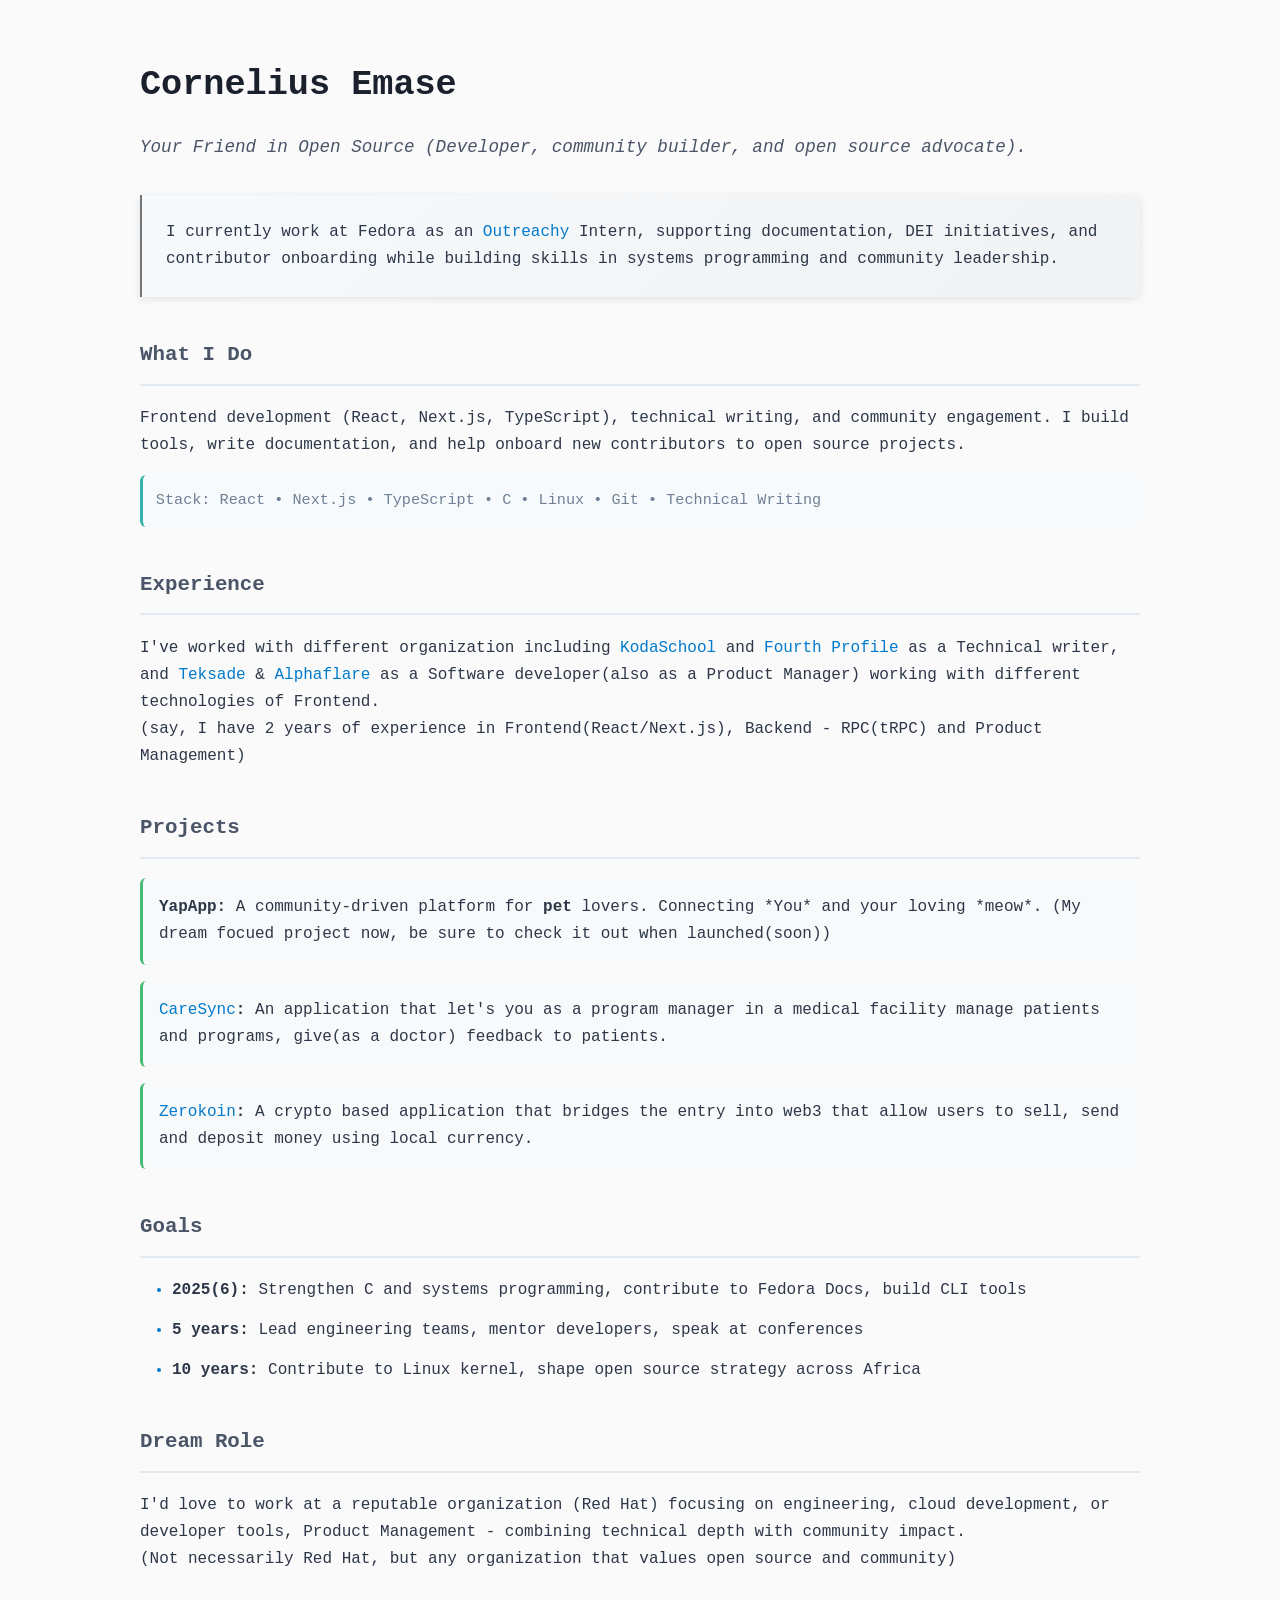
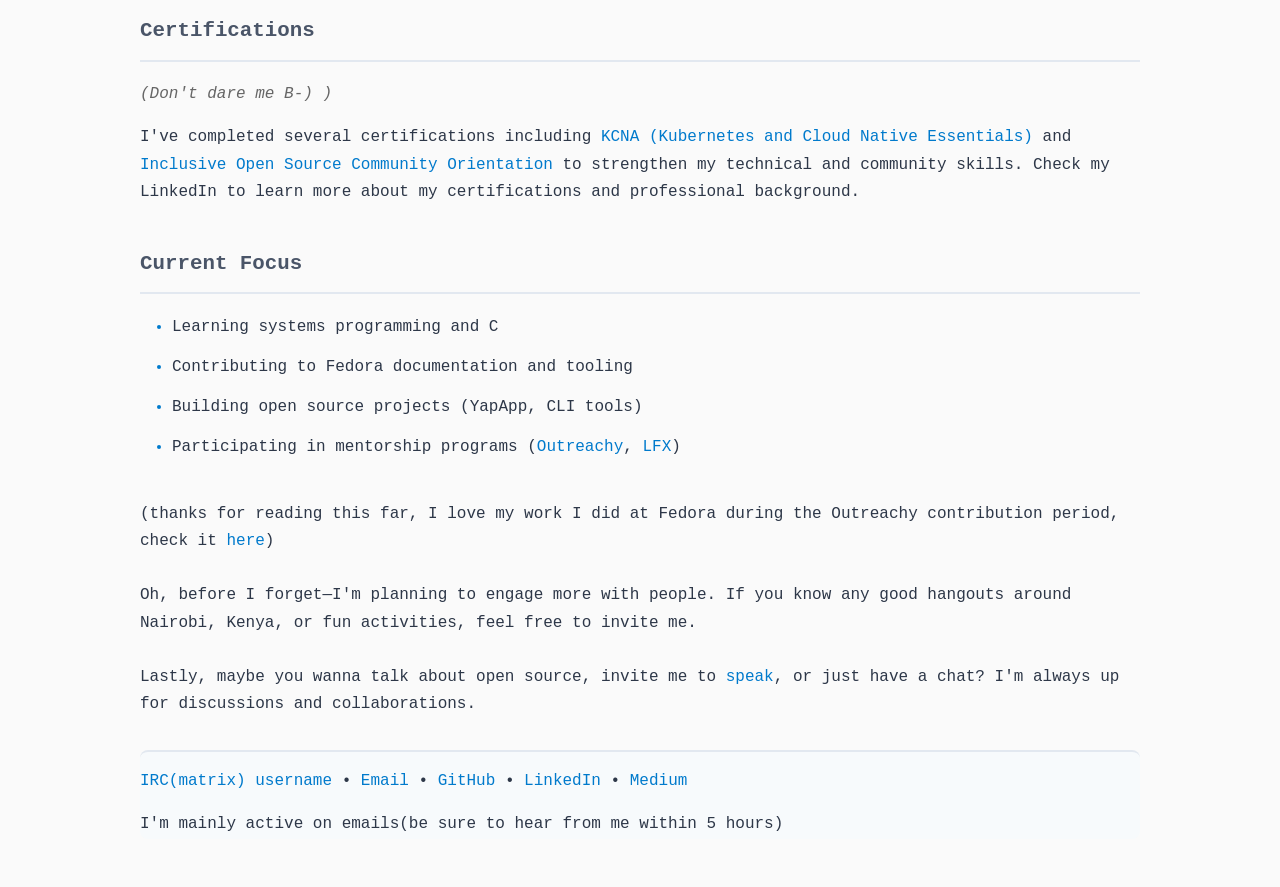
==== index.html @ 4ed870cf "push: portfolio" ====
<!DOCTYPE html>
<html lang="en">

<head>
    <meta charset="UTF-8">
    <meta name="viewport" content="width=device-width, initial-scale=1.0">
    <link rel="icon" href="emase.ico" type="image/x-icon">
    <meta name="description" content="Cornelius Emase's personal website">
    <meta name="keywords" content="Cornelius Emase, personal website, portfolio">
    <meta name="author" content="Cornelius Emase">
    <title>Cornelius Emase</title>
    <link rel="stylesheet" href="styles.css">
</head>

<body>
    <h1>Cornelius Emase</h1>
    <p class="intro">
        Your Friend in Open Source (Developer, community builder, and open source advocate).
    </p>

    <div class="current-role">
        I currently work at Fedora as an <a href="https://www.outreachy.org/">Outreachy</a> Intern, supporting
        documentation,
        DEI initiatives, and contributor onboarding while building skills in systems programming and community
        leadership.
    </div>

    <h2>What I Do</h2>
    <p>
        Frontend development (React, Next.js, TypeScript), technical writing, and community engagement.
        I build tools, write documentation, and help onboard new contributors to open source projects.
    </p>
    <div class="tech-stack">
        Stack: React • Next.js • TypeScript • C • Linux • Git • Technical Writing
    </div>

    <h2>Experience</h2>
    <p>I've worked with different organization including <a href="https://kodaschool.com/">KodaSchool</a> and <a
            href="https://fourthprofile.com/home">Fourth Profile</a> as a Technical writer, and
        <a href="https://teksade.vercel.app/">Teksade</a> & <a href="https://alphaflare.co.ke/">Alphaflare</a> as a Software developer(also as a Product Manager)
        working with different technologies of
        Frontend. <br>
        (say, I have 2 years of experience in Frontend(React/Next.js), Backend - RPC(tRPC) and Product Management)
    </p>

    <h2>Projects</h2>
    <div class="project">
        <b>YapApp:</b> A community-driven platform for <b>pet</b> lovers. Connecting *You* and your loving *meow*. (My dream focued project now, be sure to check it out when launched(soon))
    </div>
    <div class="project">
        <b><a href="https://caresync-omega.vercel.app/">CareSync</a>:</b> An application that let's you as a program
        manager in a medical facility manage patients and
        programs, give(as a doctor) feedback to patients.
    </div>
    <div class="project">
        <b><a href="https://github.com/Lochipi/zerokoin">Zerokoin</a>:</b> A crypto based application that bridges the
        entry into web3 that allow users to sell, send and
        deposit money using local currency.
    </div>

    <h2>Goals</h2>
    <ul>
        <li><strong>2025(6):</strong> Strengthen C and systems programming, contribute to Fedora Docs, build CLI tools
        </li>
        <li><strong>5 years:</strong> Lead engineering teams, mentor developers, speak at conferences</li>
        <li><strong>10 years:</strong> Contribute to Linux kernel, shape open source strategy across Africa</li>
    </ul>

    <h2>Dream Role</h2>
    <p>
        I'd love to work at a reputable organization (Red Hat) focusing on engineering, cloud development,
        or developer tools, Product Management - combining technical depth with community impact. <br>
        (Not necessarily Red Hat, but any organization that values open source and community)
    </p>

    <h2>Certifications</h2>
    <p class="cert-joke">(Don't dare me B-) )</p>
    <p>I've completed several certifications including <a
            href="https://drive.google.com/file/d/1tqt1M6JpjCtGlzeRynwzw-6MKbi-iYGO/view?usp=sharing">KCNA (Kubernetes
            and Cloud Native Essentials)</a> and <a
            href="https://drive.google.com/file/d/1h8f3wWs0Io-WUlFThqlvNMaSHt9yyf1o/view?usp=sharing">Inclusive Open
            Source Community Orientation</a> to strengthen my technical and
        community skills. Check my LinkedIn to learn more about my certifications and professional background. </p>

    <h2>Current Focus</h2>
    <ul>
        <li>Learning systems programming and C </li>
        <li>Contributing to Fedora documentation and tooling</li>
        <li>Building open source projects (YapApp, CLI tools)</li>
        <li>Participating in mentorship programs (<a href="https://www.outreachy.org/">Outreachy</a>, <a href="https://lfx.linuxfoundation.org/tools/mentorship/">LFX</a>)</li>
    </ul>

    <br>

    <div>
        (thanks for reading this far, I love my work I did at Fedora during the Outreachy contribution period, check it
        <a href="https://deiportfolio.vercel.app/">here</a>)
        <br><br>
        Oh, before I forget—I'm planning to engage more with people. If you know any good hangouts around Nairobi,
        Kenya, or
        fun activities, feel free to invite me. <br> <br>
        Lastly, maybe you wanna talk about open source, invite me to <a href="https://sessionize.com/cornelius-emase">speak</a>, or just have a chat? I'm always up for
        discussions and collaborations.
    </div>

    <div class="contact">
        <p>
            <a href="https://matrix.to/#/@lochipi:matrix.org">IRC(matrix) username</a> •
            <a href="mailto:cornelius@lochipi.org">Email</a> •
            <a href="https://github.com/lochipi">GitHub</a> •
            <a href="https://www.linkedin.com/in/cornelius-emase/">LinkedIn</a> •
            <a href="https://medium.com/@corneliuslochipi">Medium</a>
        </p>
        <p>I'm mainly active on emails(be sure to hear from me within 5 hours)</p>
    </div>
</body>

</html>
---- styles.css ----
body {
    font-family: "Courier New", monospace;
    background: #fafafa;
    color: #2d3748;
    margin: 0;
    padding: 2rem;
    line-height: 1.7;
    max-width: 1000px;
    margin-left: auto;
    margin-right: auto;
}

h1 {
    color: #1a202c;
    font-size: 2.2rem;
    margin-bottom: 1rem;
}

h2 {
    color: #4a5568;
    font-size: 1.3rem;
    margin-top: 2.5rem;
    margin-bottom: 1.2rem;
    border-bottom: 2px solid #e2e8f0;
    padding-bottom: 0.7rem;
    position: relative;
}

a {
    color: #007acc;
    text-decoration: none;
    font-weight: 500;
    transition: all 0.2s ease;
}

a:hover {
    text-decoration: underline;
    color: #005c99;
}

.current-role {
    background: linear-gradient(135deg, #f7fafc 0%, #f0f2f4 100%);
    padding: 1.5rem;
    margin: 2rem 0;
    border-left: 2px solid #717577;
    border-radius: 0 8px 8px 0;
    box-shadow: 0 2px 8px rgba(0, 0, 0, 0.1);
}

.tech-stack {
    color: #718096;
    font-size: 0.95rem;
    margin-top: 1rem;
    background: #f7fafc;
    padding: 0.8rem;
    border-radius: 6px;
    border-left: 3px solid #38b2ac;
}

.project {
    background: #f8f9fa;
    padding: 1rem;
    margin: 1rem 0;
    border-radius: 6px;
    border-left: 3px solid #48bb78;
}

.project b {
    color: #2d3748;
}

.contact {
    margin-top: 2rem;
    border-top: 2px solid #e2e8f0;
    background: #f7fafc;
    border-radius: 8px;
}

ul {
    margin: 0;
    padding-left: 2rem;
}

li {
    margin-bottom: 0.8rem;
    position: relative;
}

li::marker {
    color: #007acc;
    font-weight: bold;
}

hr {
    border: none;
    height: 2px;
    background: linear-gradient(to right, #007acc, #38b2ac, #007acc);
    margin: 3rem 0;
}

.intro {
    font-size: 1.1rem;
    color: #4a5568;
    margin-bottom: 2rem;
    font-style: italic;
}

.project:hover {
    transform: translateY(-2px);
    box-shadow: 0 4px 12px rgba(0, 0, 0, 0.1);
    transition: all 0.3s ease;
}

.cert-joke {
    color: #666;
    font-style: italic;
    margin-bottom: 0.5rem;
}
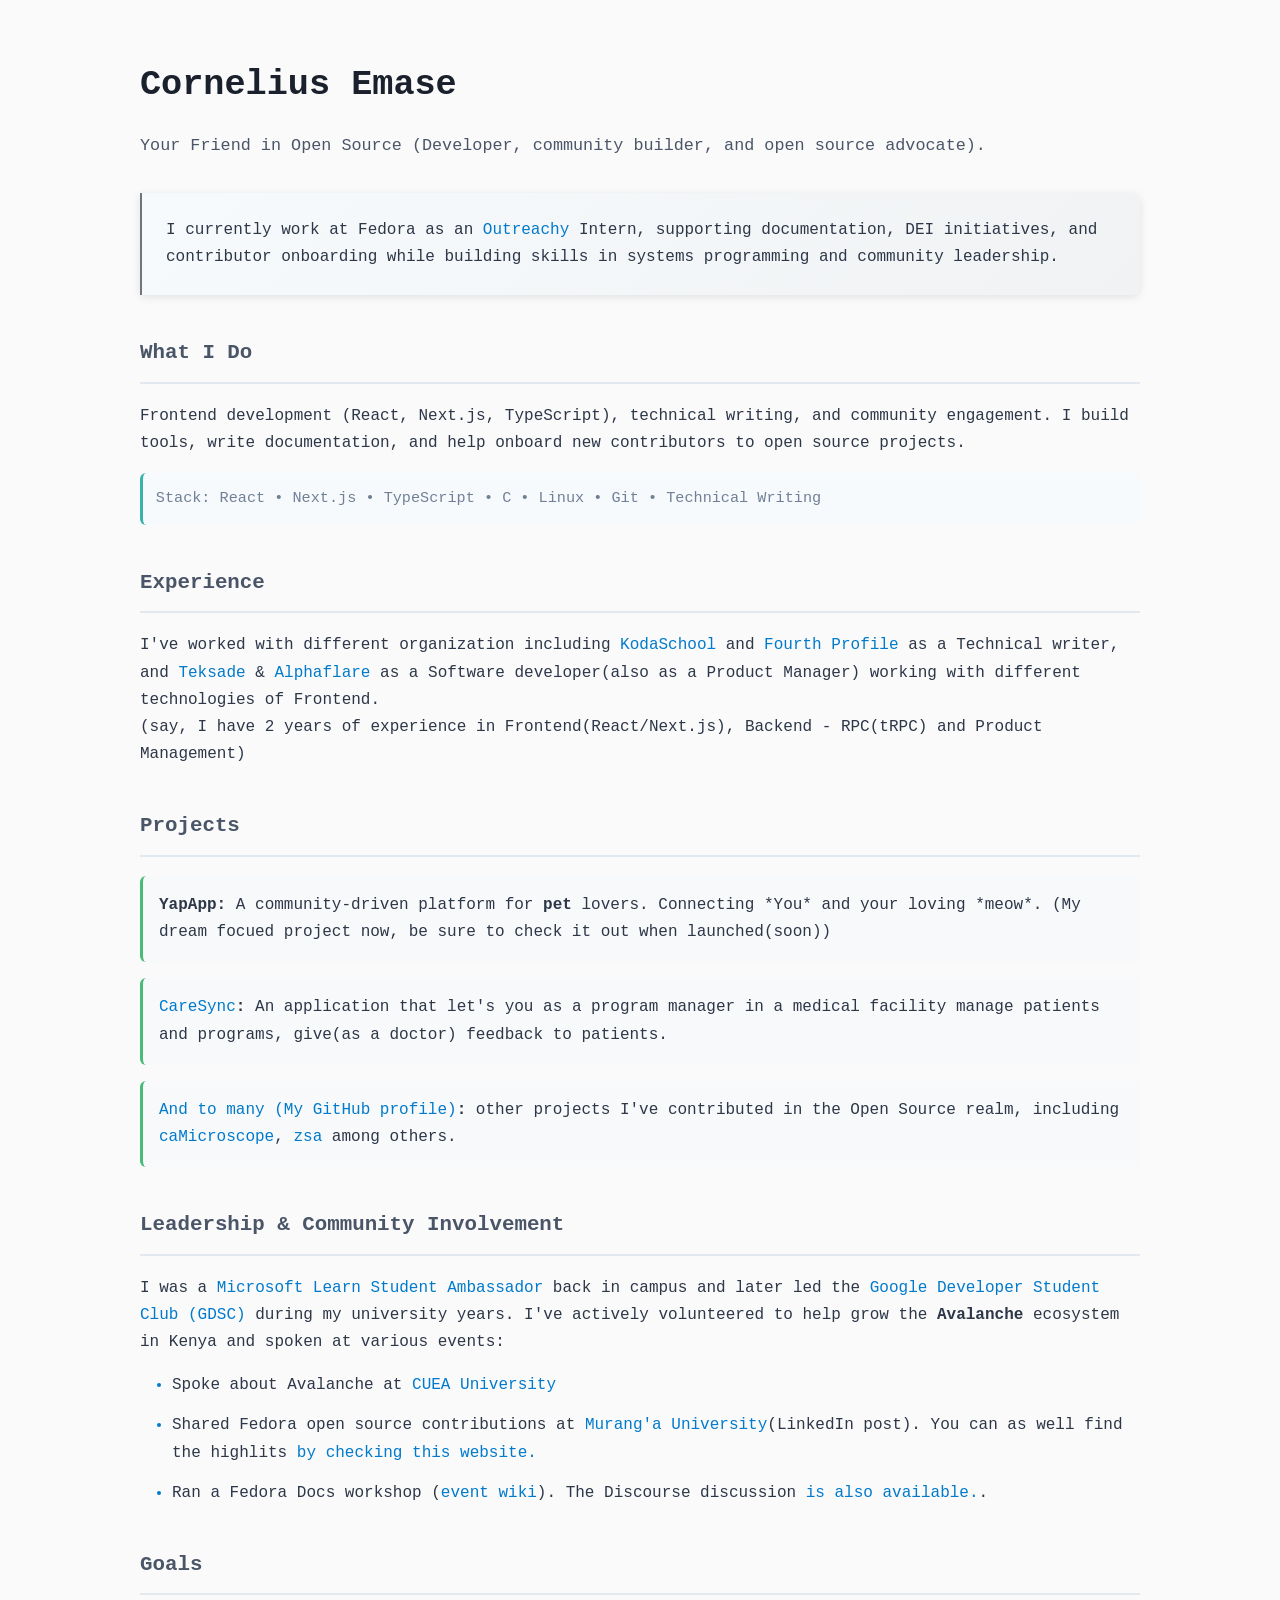
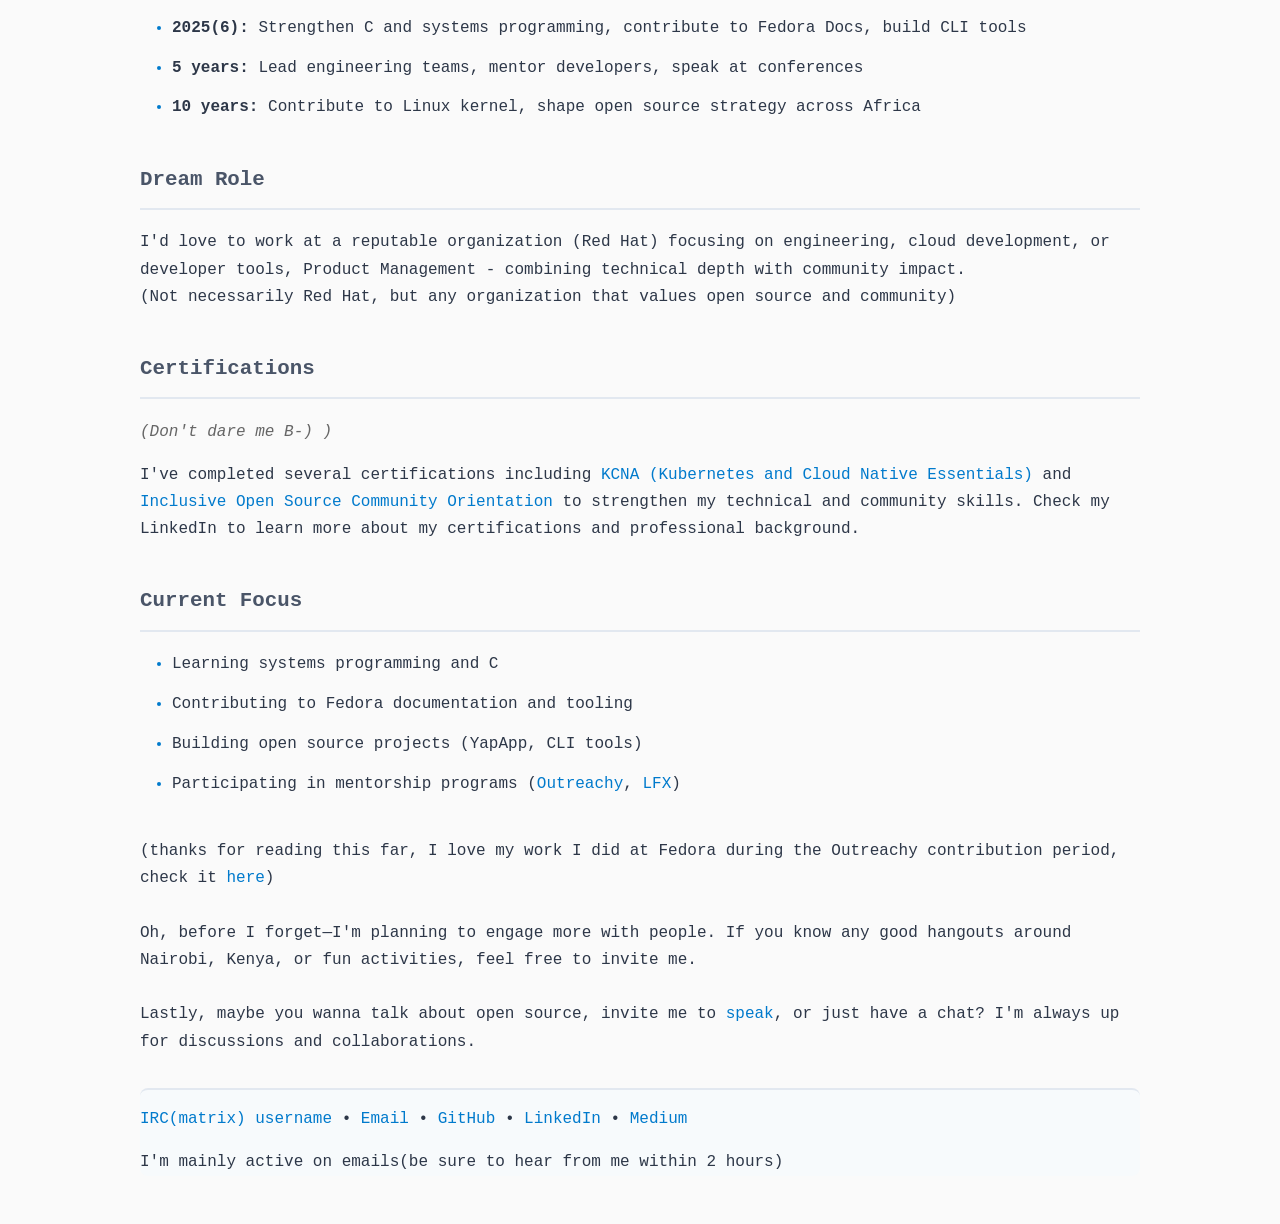
==== commit 9b2a3837: "added leadership and community engagement experience" ====
--- a/index.html
+++ b/index.html
@@ -37,7 +37,8 @@
     <h2>Experience</h2>
     <p>I've worked with different organization including <a href="https://kodaschool.com/">KodaSchool</a> and <a
             href="https://fourthprofile.com/home">Fourth Profile</a> as a Technical writer, and
-        <a href="https://teksade.vercel.app/">Teksade</a> & <a href="https://alphaflare.co.ke/">Alphaflare</a> as a Software developer(also as a Product Manager)
+        <a href="https://teksade.vercel.app/">Teksade</a> & <a href="https://alphaflare.co.ke/">Alphaflare</a> as a
+        Software developer(also as a Product Manager)
         working with different technologies of
         Frontend. <br>
         (say, I have 2 years of experience in Frontend(React/Next.js), Backend - RPC(tRPC) and Product Management)
@@ -45,7 +46,8 @@
 
     <h2>Projects</h2>
     <div class="project">
-        <b>YapApp:</b> A community-driven platform for <b>pet</b> lovers. Connecting *You* and your loving *meow*. (My dream focued project now, be sure to check it out when launched(soon))
+        <b>YapApp:</b> A community-driven platform for <b>pet</b> lovers. Connecting *You* and your loving *meow*. (My
+        dream focued project now, be sure to check it out when launched(soon))
     </div>
     <div class="project">
         <b><a href="https://caresync-omega.vercel.app/">CareSync</a>:</b> An application that let's you as a program
@@ -53,10 +55,41 @@
         programs, give(as a doctor) feedback to patients.
     </div>
     <div class="project">
-        <b><a href="https://github.com/Lochipi/zerokoin">Zerokoin</a>:</b> A crypto based application that bridges the
-        entry into web3 that allow users to sell, send and
-        deposit money using local currency.
+        <b><a href="https://github.com/Lochipi">And to many (My GitHub profile)</a>:</b> other projects I've contributed in the
+        Open Source realm, including <a href="https://github.com/camicroscope/caMicroscope">caMicroscope</a>, <a
+            href="https://zsa.vercel.app/">zsa</a> among others.
     </div>
+
+    <h2>Leadership & Community Involvement</h2>
+    <p>
+        I was a <strong><a
+                href="https://drive.google.com/file/d/1lWFucqHfRFmqslFPLir6Bnib12tU8n7c/view?usp=sharing">Microsoft
+                Learn Student Ambassador</a></strong> back in campus and later led the <strong> <a
+                href="https://drive.google.com/file/d/1K97lVqwmD3T-2pyc5Vorb4b9eBEpeqGG/view?usp=sharing">Google
+                Developer Student Club (GDSC)</a></strong> during my university years.
+        I've actively volunteered to help grow the <strong>Avalanche</strong> ecosystem in Kenya and spoken at various
+        events:
+    </p>
+    <ul>
+        <li>
+            Spoke about Avalanche at <a
+                href="https://www.linkedin.com/posts/cornelius-emase_i-had-an-amazing-day-at-cuea-university-last-activity-7307386117480243200-5vhM?utm_source=share&utm_medium=member_desktop&rcm=ACoAADVKw0MBCUnTwHBTGu_iaBBYVHTBgXGQiBg">CUEA
+                University</a>
+        </li>
+        <li>
+            Shared Fedora open source contributions at <a
+                href="https://www.linkedin.com/posts/cornelius-emase_fedora-avalanche-opensource-activity-7312472153717661698-Mq7v?utm_source=share&utm_medium=member_desktop&rcm=ACoAADVKw0MBCUnTwHBTGu_iaBBYVHTBgXGQiBg">Murang'a
+                University</a>(LinkedIn post). You can as well find the highlits <a
+                href="https://mut-fedora-event.vercel.app/">by checking this website.</a>
+        </li>
+        <li>
+            Ran a Fedora Docs workshop (<a
+                href="https://fedoraproject.org/wiki/Fedora_Docs_Hands-on_Workshop_2025">event
+                wiki</a>). The Discourse discussion <a
+                href="https://discussion.fedoraproject.org/t/fedora-docs-workshop-pre-post-event-discussion-space/155929">is
+                also available.</a>.
+        </li>
+    </ul>
 
     <h2>Goals</h2>
     <ul>
@@ -87,7 +120,8 @@
         <li>Learning systems programming and C </li>
         <li>Contributing to Fedora documentation and tooling</li>
         <li>Building open source projects (YapApp, CLI tools)</li>
-        <li>Participating in mentorship programs (<a href="https://www.outreachy.org/">Outreachy</a>, <a href="https://lfx.linuxfoundation.org/tools/mentorship/">LFX</a>)</li>
+        <li>Participating in mentorship programs (<a href="https://www.outreachy.org/">Outreachy</a>, <a
+                href="https://lfx.linuxfoundation.org/tools/mentorship/">LFX</a>)</li>
     </ul>
 
     <br>
@@ -99,19 +133,20 @@
         Oh, before I forget—I'm planning to engage more with people. If you know any good hangouts around Nairobi,
         Kenya, or
         fun activities, feel free to invite me. <br> <br>
-        Lastly, maybe you wanna talk about open source, invite me to <a href="https://sessionize.com/cornelius-emase">speak</a>, or just have a chat? I'm always up for
+        Lastly, maybe you wanna talk about open source, invite me to <a
+            href="https://sessionize.com/cornelius-emase">speak</a>, or just have a chat? I'm always up for
         discussions and collaborations.
     </div>
 
     <div class="contact">
         <p>
             <a href="https://matrix.to/#/@lochipi:matrix.org">IRC(matrix) username</a> •
-            <a href="mailto:cornelius@lochipi.org">Email</a> •
+            <a href="mailto:corneliuslochipi@gmail.com">Email</a> •
             <a href="https://github.com/lochipi">GitHub</a> •
             <a href="https://www.linkedin.com/in/cornelius-emase/">LinkedIn</a> •
             <a href="https://medium.com/@corneliuslochipi">Medium</a>
         </p>
-        <p>I'm mainly active on emails(be sure to hear from me within 5 hours)</p>
+        <p>I'm mainly active on emails(be sure to hear from me within 2 hours)</p>
     </div>
 </body>
 
--- a/styles.css
+++ b/styles.css
@@ -99,10 +99,9 @@
 }
 
 .intro {
-    font-size: 1.1rem;
+    font-size: 1.05rem;
     color: #4a5568;
-    margin-bottom: 2rem;
-    font-style: italic;
+    margin-bottom: 2rem;  
 }
 
 .project:hover {
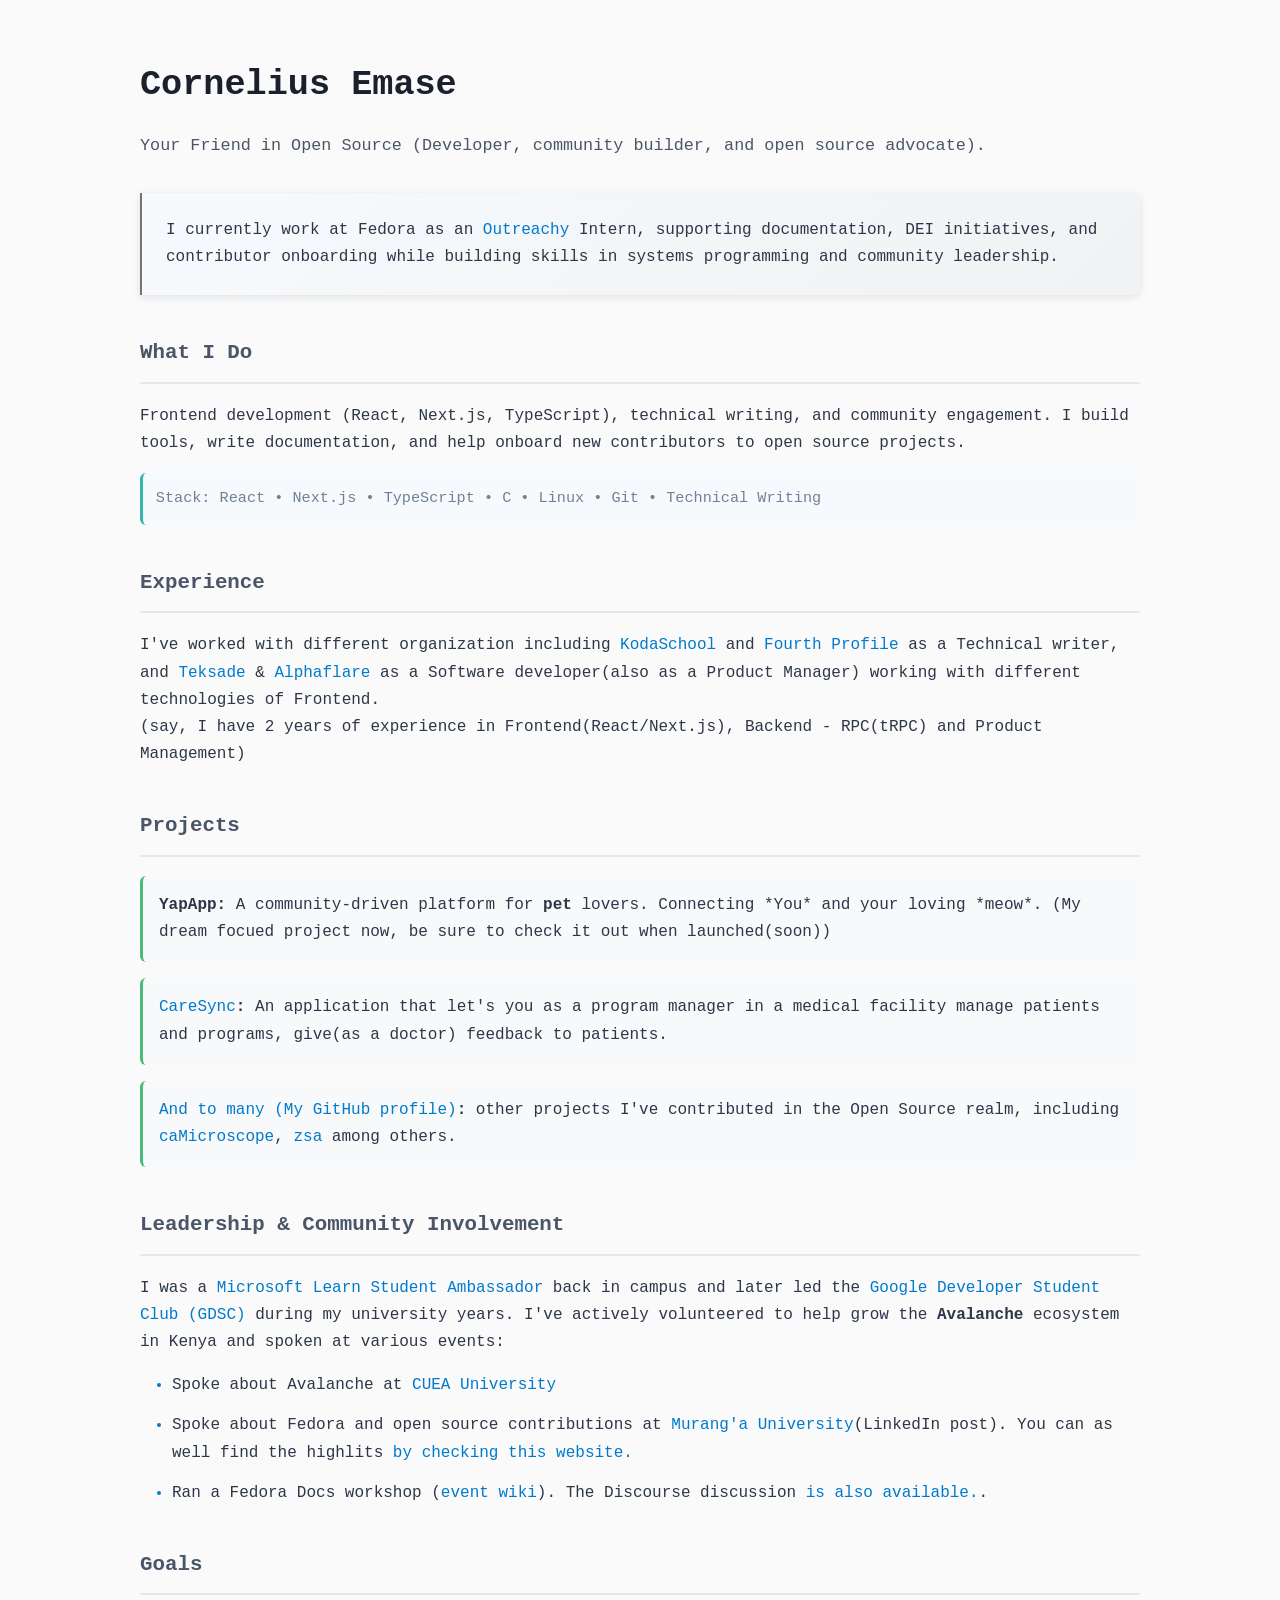
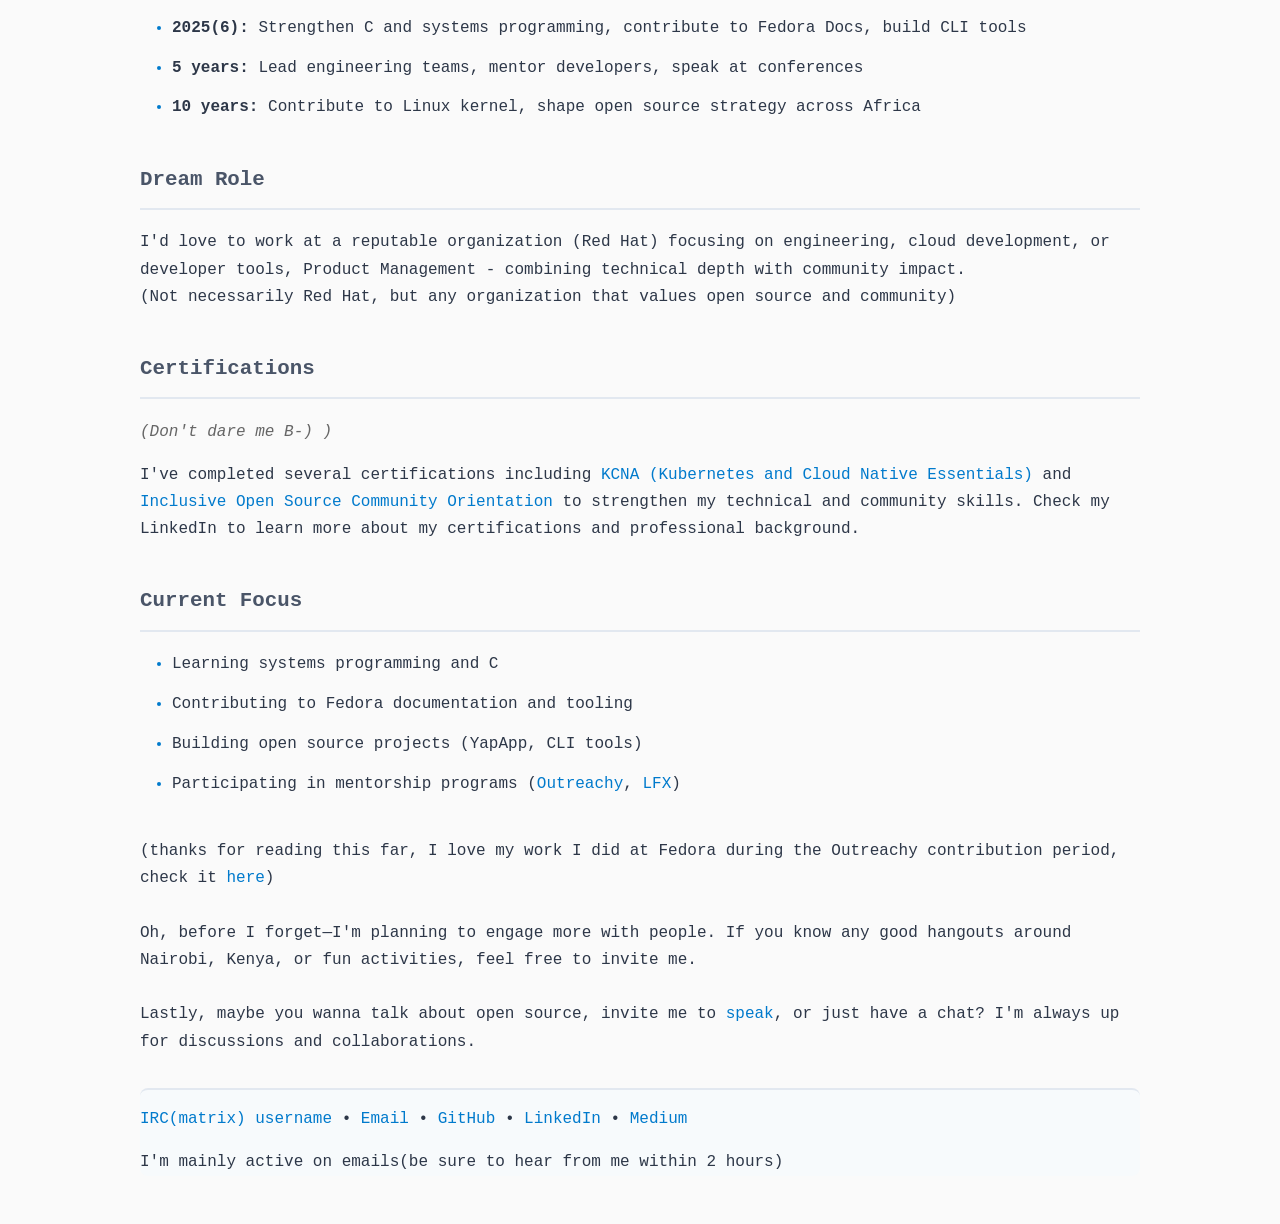
==== commit 019becc6: "update wording" ====
--- a/index.html
+++ b/index.html
@@ -77,7 +77,7 @@
                 University</a>
         </li>
         <li>
-            Shared Fedora open source contributions at <a
+            Spoke about Fedora and open source contributions at <a
                 href="https://www.linkedin.com/posts/cornelius-emase_fedora-avalanche-opensource-activity-7312472153717661698-Mq7v?utm_source=share&utm_medium=member_desktop&rcm=ACoAADVKw0MBCUnTwHBTGu_iaBBYVHTBgXGQiBg">Murang'a
                 University</a>(LinkedIn post). You can as well find the highlits <a
                 href="https://mut-fedora-event.vercel.app/">by checking this website.</a>
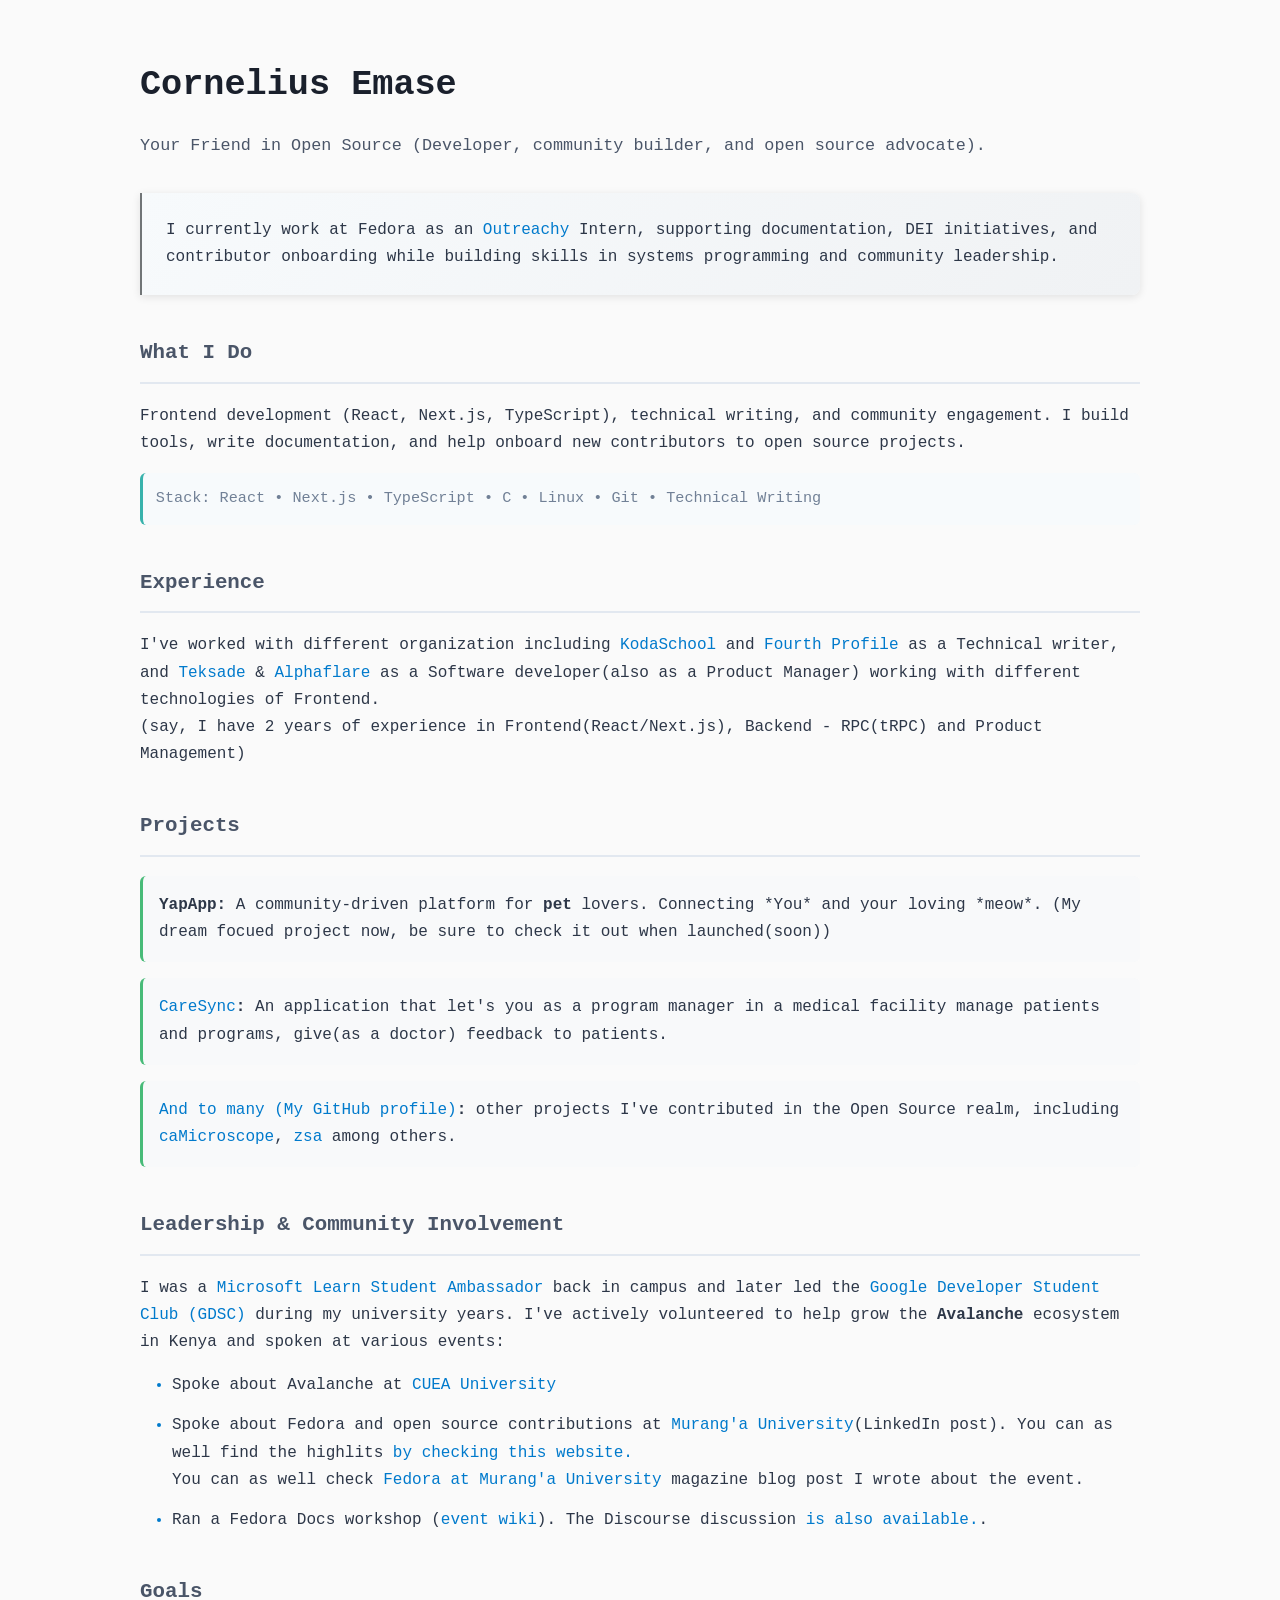
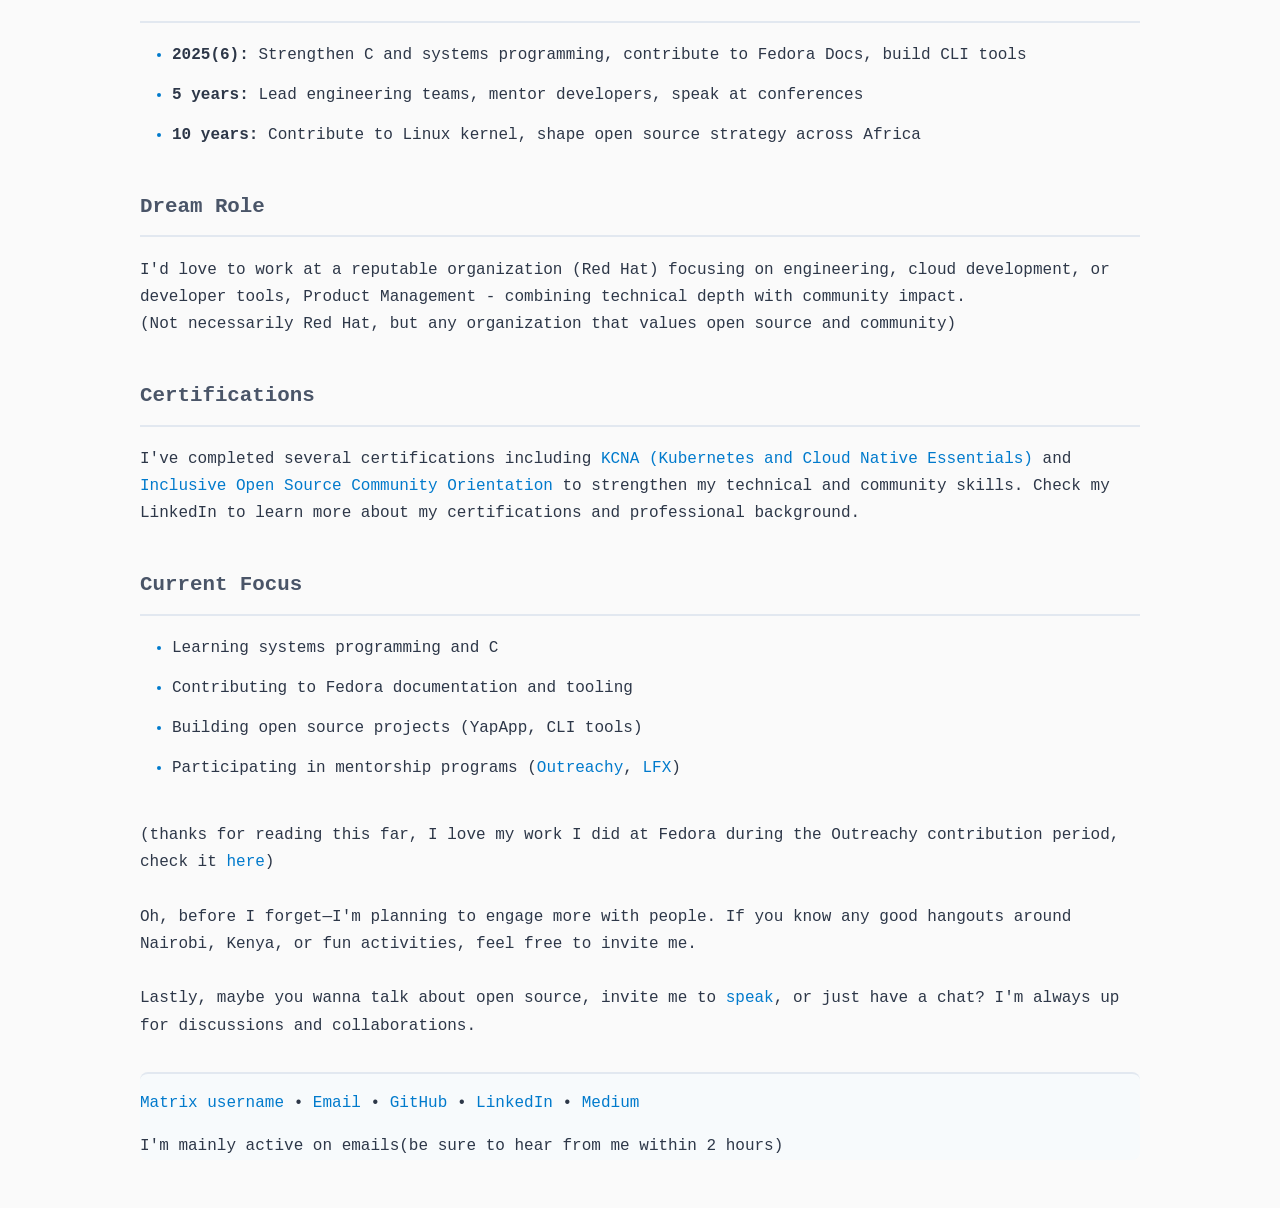
==== commit be770ad4: "added magazine article" ====
--- a/index.html
+++ b/index.html
@@ -55,7 +55,8 @@
         programs, give(as a doctor) feedback to patients.
     </div>
     <div class="project">
-        <b><a href="https://github.com/Lochipi">And to many (My GitHub profile)</a>:</b> other projects I've contributed in the
+        <b><a href="https://github.com/Lochipi">And to many (My GitHub profile)</a>:</b> other projects I've contributed
+        in the
         Open Source realm, including <a href="https://github.com/camicroscope/caMicroscope">caMicroscope</a>, <a
             href="https://zsa.vercel.app/">zsa</a> among others.
     </div>
@@ -80,7 +81,11 @@
             Spoke about Fedora and open source contributions at <a
                 href="https://www.linkedin.com/posts/cornelius-emase_fedora-avalanche-opensource-activity-7312472153717661698-Mq7v?utm_source=share&utm_medium=member_desktop&rcm=ACoAADVKw0MBCUnTwHBTGu_iaBBYVHTBgXGQiBg">Murang'a
                 University</a>(LinkedIn post). You can as well find the highlits <a
-                href="https://mut-fedora-event.vercel.app/">by checking this website.</a>
+                href="https://mut-fedora-event.vercel.app/">by checking this website.</a> <br>
+
+            You can as well check <a
+                href="https://fedoramagazine.org/were-in-kenya-fedora-at-muranga-university/">Fedora at Murang'a
+                University</a> magazine blog post I wrote about the event.
         </li>
         <li>
             Ran a Fedora Docs workshop (<a
@@ -107,7 +112,6 @@
     </p>
 
     <h2>Certifications</h2>
-    <p class="cert-joke">(Don't dare me B-) )</p>
     <p>I've completed several certifications including <a
             href="https://drive.google.com/file/d/1tqt1M6JpjCtGlzeRynwzw-6MKbi-iYGO/view?usp=sharing">KCNA (Kubernetes
             and Cloud Native Essentials)</a> and <a
@@ -140,7 +144,7 @@
 
     <div class="contact">
         <p>
-            <a href="https://matrix.to/#/@lochipi:matrix.org">IRC(matrix) username</a> •
+            <a href="https://matrix.to/#/@lochipi:matrix.org">Matrix username</a> •
             <a href="mailto:corneliuslochipi@gmail.com">Email</a> •
             <a href="https://github.com/lochipi">GitHub</a> •
             <a href="https://www.linkedin.com/in/cornelius-emase/">LinkedIn</a> •
--- a/styles.css
+++ b/styles.css
@@ -109,9 +109,3 @@
     box-shadow: 0 4px 12px rgba(0, 0, 0, 0.1);
     transition: all 0.3s ease;
 }
-
-.cert-joke {
-    color: #666;
-    font-style: italic;
-    margin-bottom: 0.5rem;
-}
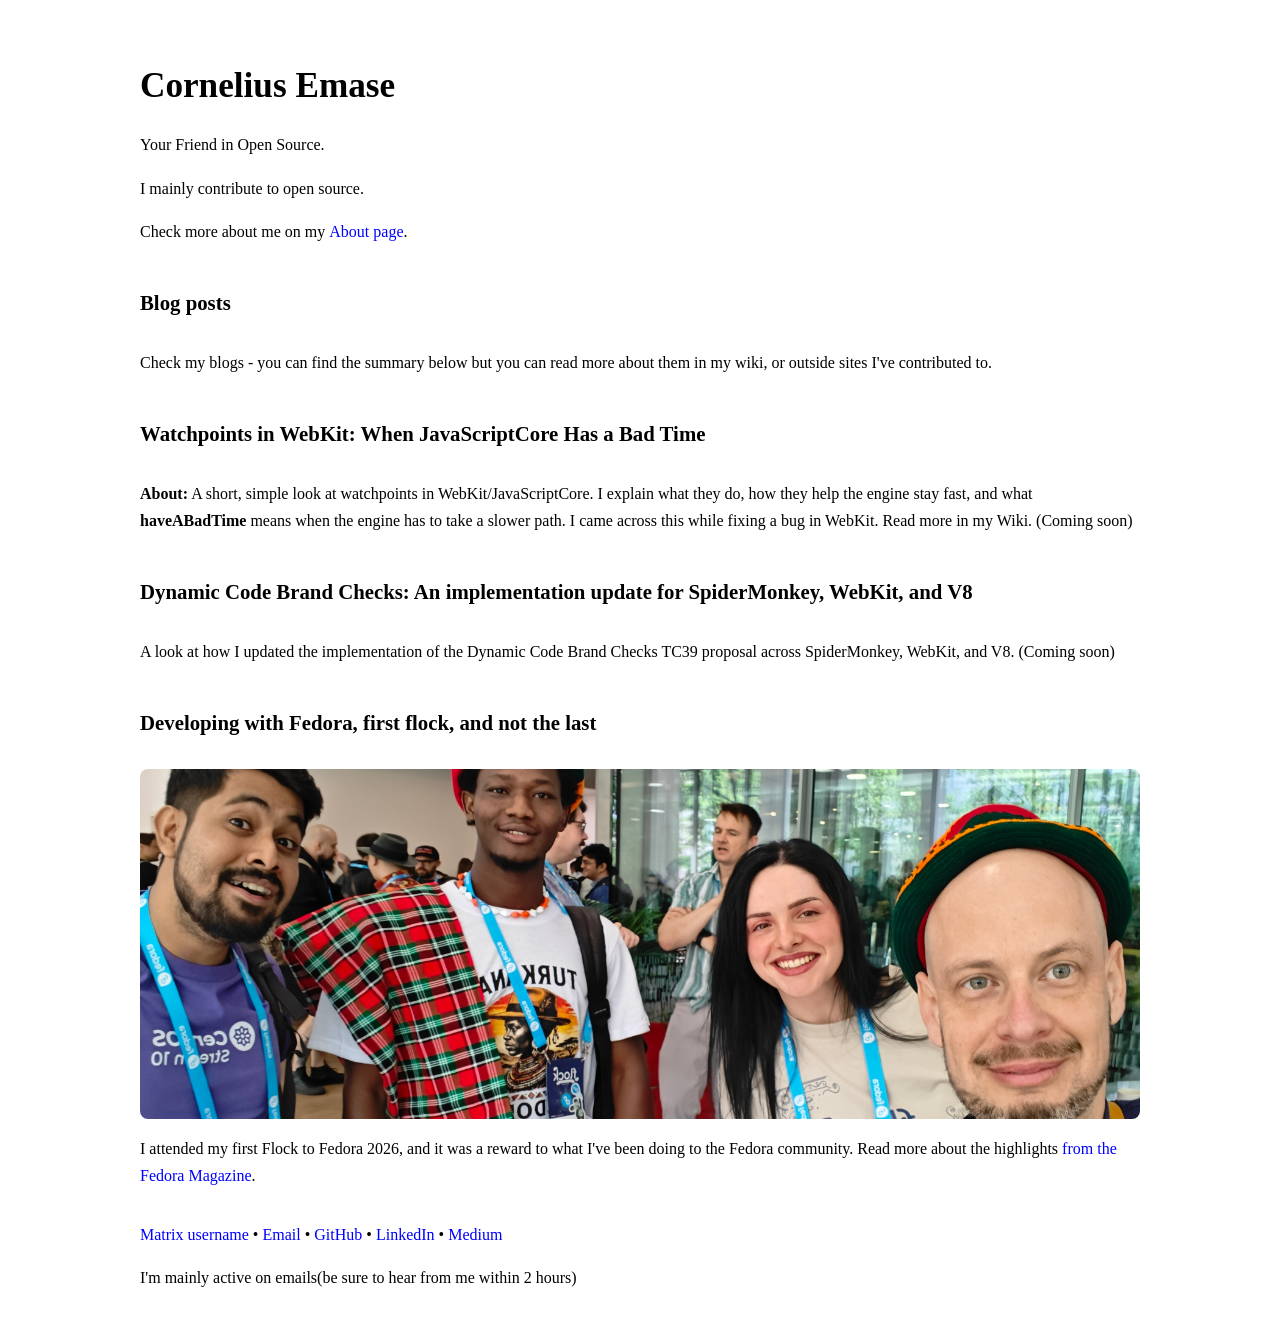
==== commit fda2777d: "+1 year, so many updates since" ====
--- a/index.html
+++ b/index.html
@@ -13,134 +13,35 @@
 </head>
 
 <body>
-    <h1>Cornelius Emase</h1>
-    <p class="intro">
-        Your Friend in Open Source (Developer, community builder, and open source advocate).
+    <h1 style="font-weight: bold;">Cornelius Emase</h1>
+    <p> Your Friend in Open Source.</p>
+    <p>I mainly contribute to open source.</p>
+
+    <p> Check more about me on my <a href="about.html">About page</a>.</p>
+
+    <h2>Blog posts</h2>
+    <p>Check my blogs - you can find the summary below but you can read more about them in my wiki, or outside sites I&#39;ve contributed to.</p>
+
+    <h2>Watchpoints in WebKit: When JavaScriptCore Has a Bad Time</h2>
+    <!-- <image> -->
+    <p><b>About:</b> A short, simple look at watchpoints in WebKit/JavaScriptCore. 
+        I explain what they do, how they help the engine stay fast, and what 
+        <b>haveABadTime</b> means when the engine has to take a slower path.
+        I came across this while fixing a bug in WebKit. Read more in my Wiki. (Coming soon)</p>
+
+
+    <h2>Dynamic Code Brand Checks: An implementation update for SpiderMonkey, WebKit, and V8</h2>
+    <!-- <image> -->
+    <p>A look at how I updated the implementation of the Dynamic Code Brand Checks TC39 proposal across SpiderMonkey, WebKit, and V8. (Coming soon)</p>
+
+
+    <h2>Developing with Fedora, first flock, and not the last</h2>
+    <img class="blog-image" src="images/flock_2026.jpg" alt="Developing with Fedora,
+         first flock, and not the last" />
+    <p>I attended my first Flock to Fedora 2026, and it was a reward to 
+        what I&#39;ve been doing to the Fedora community. 
+        Read more about the highlights <a href="https://fedoramagazine.org/first-flock/">from the Fedora Magazine</a>.
     </p>
-
-    <div class="current-role">
-        I currently work at Fedora as an <a href="https://www.outreachy.org/">Outreachy</a> Intern, supporting
-        documentation,
-        DEI initiatives, and contributor onboarding while building skills in systems programming and community
-        leadership.
-    </div>
-
-    <h2>What I Do</h2>
-    <p>
-        Frontend development (React, Next.js, TypeScript), technical writing, and community engagement.
-        I build tools, write documentation, and help onboard new contributors to open source projects.
-    </p>
-    <div class="tech-stack">
-        Stack: React • Next.js • TypeScript • C • Linux • Git • Technical Writing
-    </div>
-
-    <h2>Experience</h2>
-    <p>I've worked with different organization including <a href="https://kodaschool.com/">KodaSchool</a> and <a
-            href="https://fourthprofile.com/home">Fourth Profile</a> as a Technical writer, and
-        <a href="https://teksade.vercel.app/">Teksade</a> & <a href="https://alphaflare.co.ke/">Alphaflare</a> as a
-        Software developer(also as a Product Manager)
-        working with different technologies of
-        Frontend. <br>
-        (say, I have 2 years of experience in Frontend(React/Next.js), Backend - RPC(tRPC) and Product Management)
-    </p>
-
-    <h2>Projects</h2>
-    <div class="project">
-        <b>YapApp:</b> A community-driven platform for <b>pet</b> lovers. Connecting *You* and your loving *meow*. (My
-        dream focued project now, be sure to check it out when launched(soon))
-    </div>
-    <div class="project">
-        <b><a href="https://caresync-omega.vercel.app/">CareSync</a>:</b> An application that let's you as a program
-        manager in a medical facility manage patients and
-        programs, give(as a doctor) feedback to patients.
-    </div>
-    <div class="project">
-        <b><a href="https://github.com/Lochipi">And to many (My GitHub profile)</a>:</b> other projects I've contributed
-        in the
-        Open Source realm, including <a href="https://github.com/camicroscope/caMicroscope">caMicroscope</a>, <a
-            href="https://zsa.vercel.app/">zsa</a> among others.
-    </div>
-
-    <h2>Leadership & Community Involvement</h2>
-    <p>
-        I was a <strong><a
-                href="https://drive.google.com/file/d/1lWFucqHfRFmqslFPLir6Bnib12tU8n7c/view?usp=sharing">Microsoft
-                Learn Student Ambassador</a></strong> back in campus and later led the <strong> <a
-                href="https://drive.google.com/file/d/1K97lVqwmD3T-2pyc5Vorb4b9eBEpeqGG/view?usp=sharing">Google
-                Developer Student Club (GDSC)</a></strong> during my university years.
-        I've actively volunteered to help grow the <strong>Avalanche</strong> ecosystem in Kenya and spoken at various
-        events:
-    </p>
-    <ul>
-        <li>
-            Spoke about Avalanche at <a
-                href="https://www.linkedin.com/posts/cornelius-emase_i-had-an-amazing-day-at-cuea-university-last-activity-7307386117480243200-5vhM?utm_source=share&utm_medium=member_desktop&rcm=ACoAADVKw0MBCUnTwHBTGu_iaBBYVHTBgXGQiBg">CUEA
-                University</a>
-        </li>
-        <li>
-            Spoke about Fedora and open source contributions at <a
-                href="https://www.linkedin.com/posts/cornelius-emase_fedora-avalanche-opensource-activity-7312472153717661698-Mq7v?utm_source=share&utm_medium=member_desktop&rcm=ACoAADVKw0MBCUnTwHBTGu_iaBBYVHTBgXGQiBg">Murang'a
-                University</a>(LinkedIn post). You can as well find the highlits <a
-                href="https://mut-fedora-event.vercel.app/">by checking this website.</a> <br>
-
-            You can as well check <a
-                href="https://fedoramagazine.org/were-in-kenya-fedora-at-muranga-university/">Fedora at Murang'a
-                University</a> magazine blog post I wrote about the event.
-        </li>
-        <li>
-            Ran a Fedora Docs workshop (<a
-                href="https://fedoraproject.org/wiki/Fedora_Docs_Hands-on_Workshop_2025">event
-                wiki</a>). The Discourse discussion <a
-                href="https://discussion.fedoraproject.org/t/fedora-docs-workshop-pre-post-event-discussion-space/155929">is
-                also available.</a>.
-        </li>
-    </ul>
-
-    <h2>Goals</h2>
-    <ul>
-        <li><strong>2025(6):</strong> Strengthen C and systems programming, contribute to Fedora Docs, build CLI tools
-        </li>
-        <li><strong>5 years:</strong> Lead engineering teams, mentor developers, speak at conferences</li>
-        <li><strong>10 years:</strong> Contribute to Linux kernel, shape open source strategy across Africa</li>
-    </ul>
-
-    <h2>Dream Role</h2>
-    <p>
-        I'd love to work at a reputable organization (Red Hat) focusing on engineering, cloud development,
-        or developer tools, Product Management - combining technical depth with community impact. <br>
-        (Not necessarily Red Hat, but any organization that values open source and community)
-    </p>
-
-    <h2>Certifications</h2>
-    <p>I've completed several certifications including <a
-            href="https://drive.google.com/file/d/1tqt1M6JpjCtGlzeRynwzw-6MKbi-iYGO/view?usp=sharing">KCNA (Kubernetes
-            and Cloud Native Essentials)</a> and <a
-            href="https://drive.google.com/file/d/1h8f3wWs0Io-WUlFThqlvNMaSHt9yyf1o/view?usp=sharing">Inclusive Open
-            Source Community Orientation</a> to strengthen my technical and
-        community skills. Check my LinkedIn to learn more about my certifications and professional background. </p>
-
-    <h2>Current Focus</h2>
-    <ul>
-        <li>Learning systems programming and C </li>
-        <li>Contributing to Fedora documentation and tooling</li>
-        <li>Building open source projects (YapApp, CLI tools)</li>
-        <li>Participating in mentorship programs (<a href="https://www.outreachy.org/">Outreachy</a>, <a
-                href="https://lfx.linuxfoundation.org/tools/mentorship/">LFX</a>)</li>
-    </ul>
-
-    <br>
-
-    <div>
-        (thanks for reading this far, I love my work I did at Fedora during the Outreachy contribution period, check it
-        <a href="https://deiportfolio.vercel.app/">here</a>)
-        <br><br>
-        Oh, before I forget—I'm planning to engage more with people. If you know any good hangouts around Nairobi,
-        Kenya, or
-        fun activities, feel free to invite me. <br> <br>
-        Lastly, maybe you wanna talk about open source, invite me to <a
-            href="https://sessionize.com/cornelius-emase">speak</a>, or just have a chat? I'm always up for
-        discussions and collaborations.
-    </div>
 
     <div class="contact">
         <p>
--- a/styles.css
+++ b/styles.css
@@ -1,7 +1,4 @@
-body {
-    font-family: "Courier New", monospace;
-    background: #fafafa;
-    color: #2d3748;
+body { 
     margin: 0;
     padding: 2rem;
     line-height: 1.7;
@@ -10,59 +7,23 @@
     margin-right: auto;
 }
 
-h1 {
-    color: #1a202c;
+h1 { 
     font-size: 2.2rem;
     margin-bottom: 1rem;
 }
 
 h2 {
-    color: #4a5568;
     font-size: 1.3rem;
     margin-top: 2.5rem;
-    margin-bottom: 1.2rem;
-    border-bottom: 2px solid #e2e8f0;
     padding-bottom: 0.7rem;
     position: relative;
 }
 
 a {
-    color: #007acc;
+    color: blue;
     text-decoration: none;
     font-weight: 500;
     transition: all 0.2s ease;
-}
-
-a:hover {
-    text-decoration: underline;
-    color: #005c99;
-}
-
-.current-role {
-    background: linear-gradient(135deg, #f7fafc 0%, #f0f2f4 100%);
-    padding: 1.5rem;
-    margin: 2rem 0;
-    border-left: 2px solid #717577;
-    border-radius: 0 8px 8px 0;
-    box-shadow: 0 2px 8px rgba(0, 0, 0, 0.1);
-}
-
-.tech-stack {
-    color: #718096;
-    font-size: 0.95rem;
-    margin-top: 1rem;
-    background: #f7fafc;
-    padding: 0.8rem;
-    border-radius: 6px;
-    border-left: 3px solid #38b2ac;
-}
-
-.project {
-    background: #f8f9fa;
-    padding: 1rem;
-    margin: 1rem 0;
-    border-radius: 6px;
-    border-left: 3px solid #48bb78;
 }
 
 .project b {
@@ -71,41 +32,15 @@
 
 .contact {
     margin-top: 2rem;
-    border-top: 2px solid #e2e8f0;
-    background: #f7fafc;
     border-radius: 8px;
 }
 
-ul {
-    margin: 0;
-    padding-left: 2rem;
+.blog-image {
+    width: 100%;
+    height: 350px;
+    object-fit: cover;
+    object-position: center;
+    display: block;
+    margin: 1rem 0;
+    border-radius: 8px;
 }
-
-li {
-    margin-bottom: 0.8rem;
-    position: relative;
-}
-
-li::marker {
-    color: #007acc;
-    font-weight: bold;
-}
-
-hr {
-    border: none;
-    height: 2px;
-    background: linear-gradient(to right, #007acc, #38b2ac, #007acc);
-    margin: 3rem 0;
-}
-
-.intro {
-    font-size: 1.05rem;
-    color: #4a5568;
-    margin-bottom: 2rem;  
-}
-
-.project:hover {
-    transform: translateY(-2px);
-    box-shadow: 0 4px 12px rgba(0, 0, 0, 0.1);
-    transition: all 0.3s ease;
-}
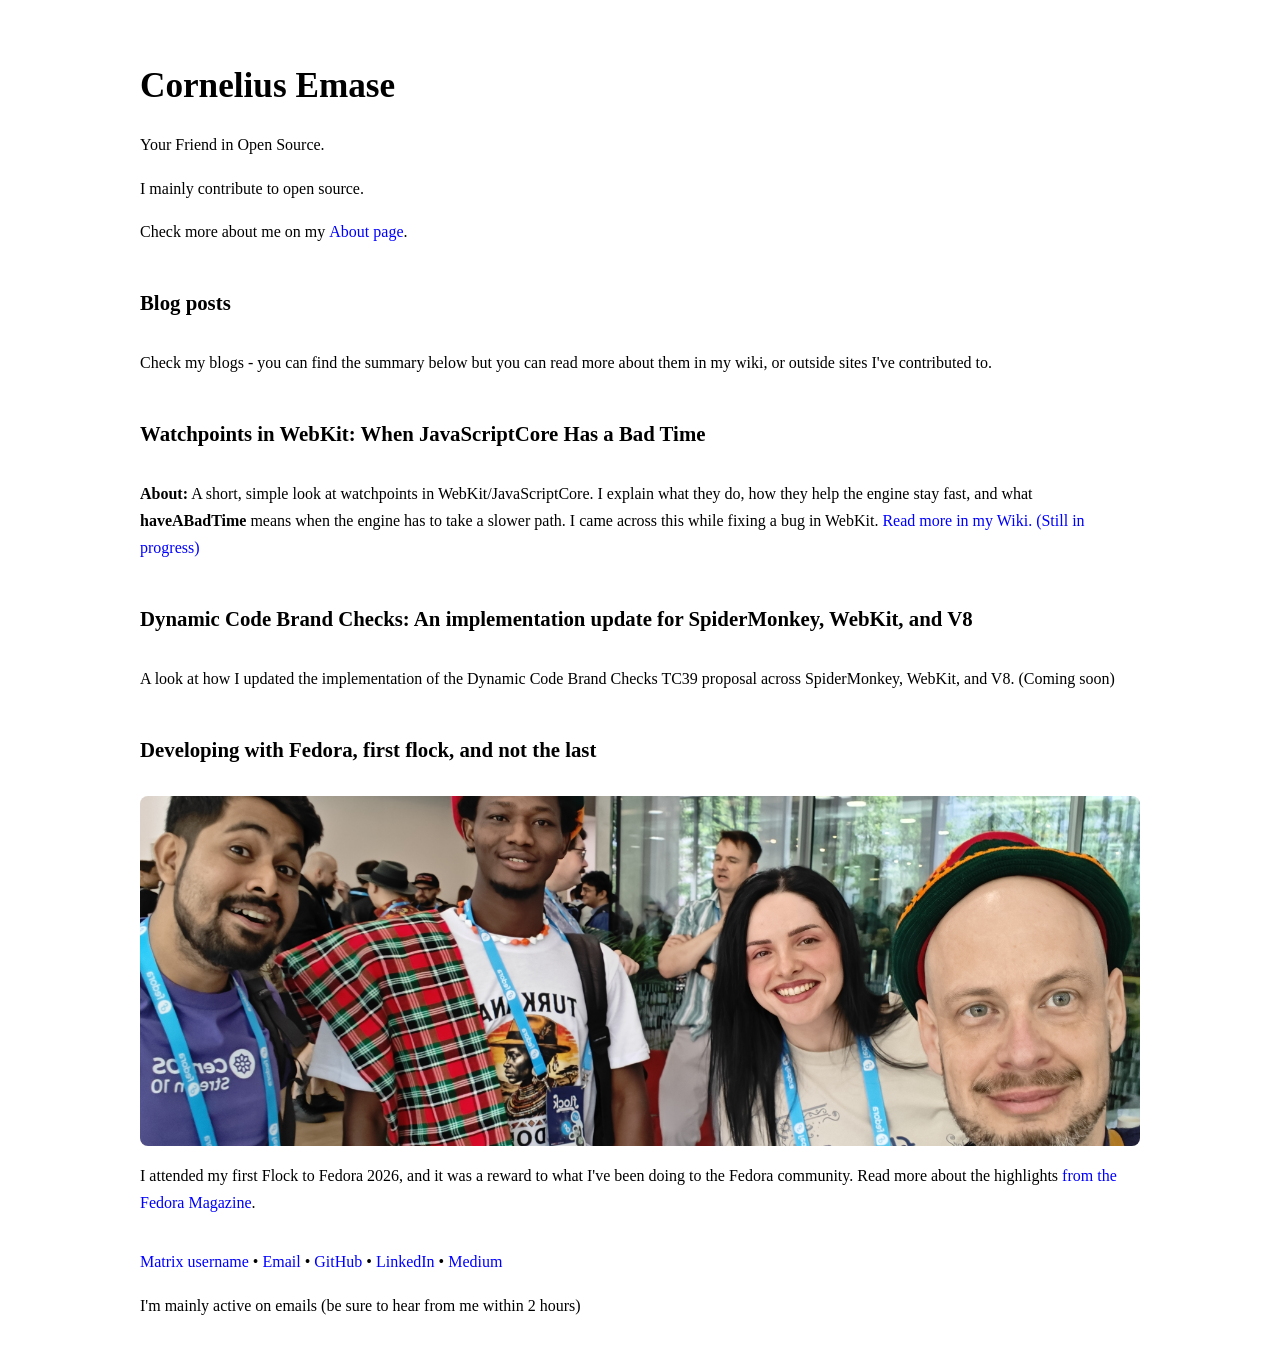
==== commit b0cd2d8e: "added link to watchpoint blog wiki" ====
--- a/index.html
+++ b/index.html
@@ -27,7 +27,7 @@
     <p><b>About:</b> A short, simple look at watchpoints in WebKit/JavaScriptCore. 
         I explain what they do, how they help the engine stay fast, and what 
         <b>haveABadTime</b> means when the engine has to take a slower path.
-        I came across this while fixing a bug in WebKit. Read more in my Wiki. (Coming soon)</p>
+        I came across this while fixing a bug in WebKit. <a href="https://github.com/Lochipi/lochipi.org/wiki/Watchpoints-in-SpiderMonkey-and-JSCore:-When-engines-have-a-bad-time">Read more in my Wiki. (Still in progress)</a></p>
 
 
     <h2>Dynamic Code Brand Checks: An implementation update for SpiderMonkey, WebKit, and V8</h2>
@@ -51,7 +51,7 @@
             <a href="https://www.linkedin.com/in/cornelius-emase/">LinkedIn</a> •
             <a href="https://medium.com/@corneliuslochipi">Medium</a>
         </p>
-        <p>I'm mainly active on emails(be sure to hear from me within 2 hours)</p>
+        <p>I'm mainly active on emails (be sure to hear from me within 2 hours)</p>
     </div>
 </body>
 
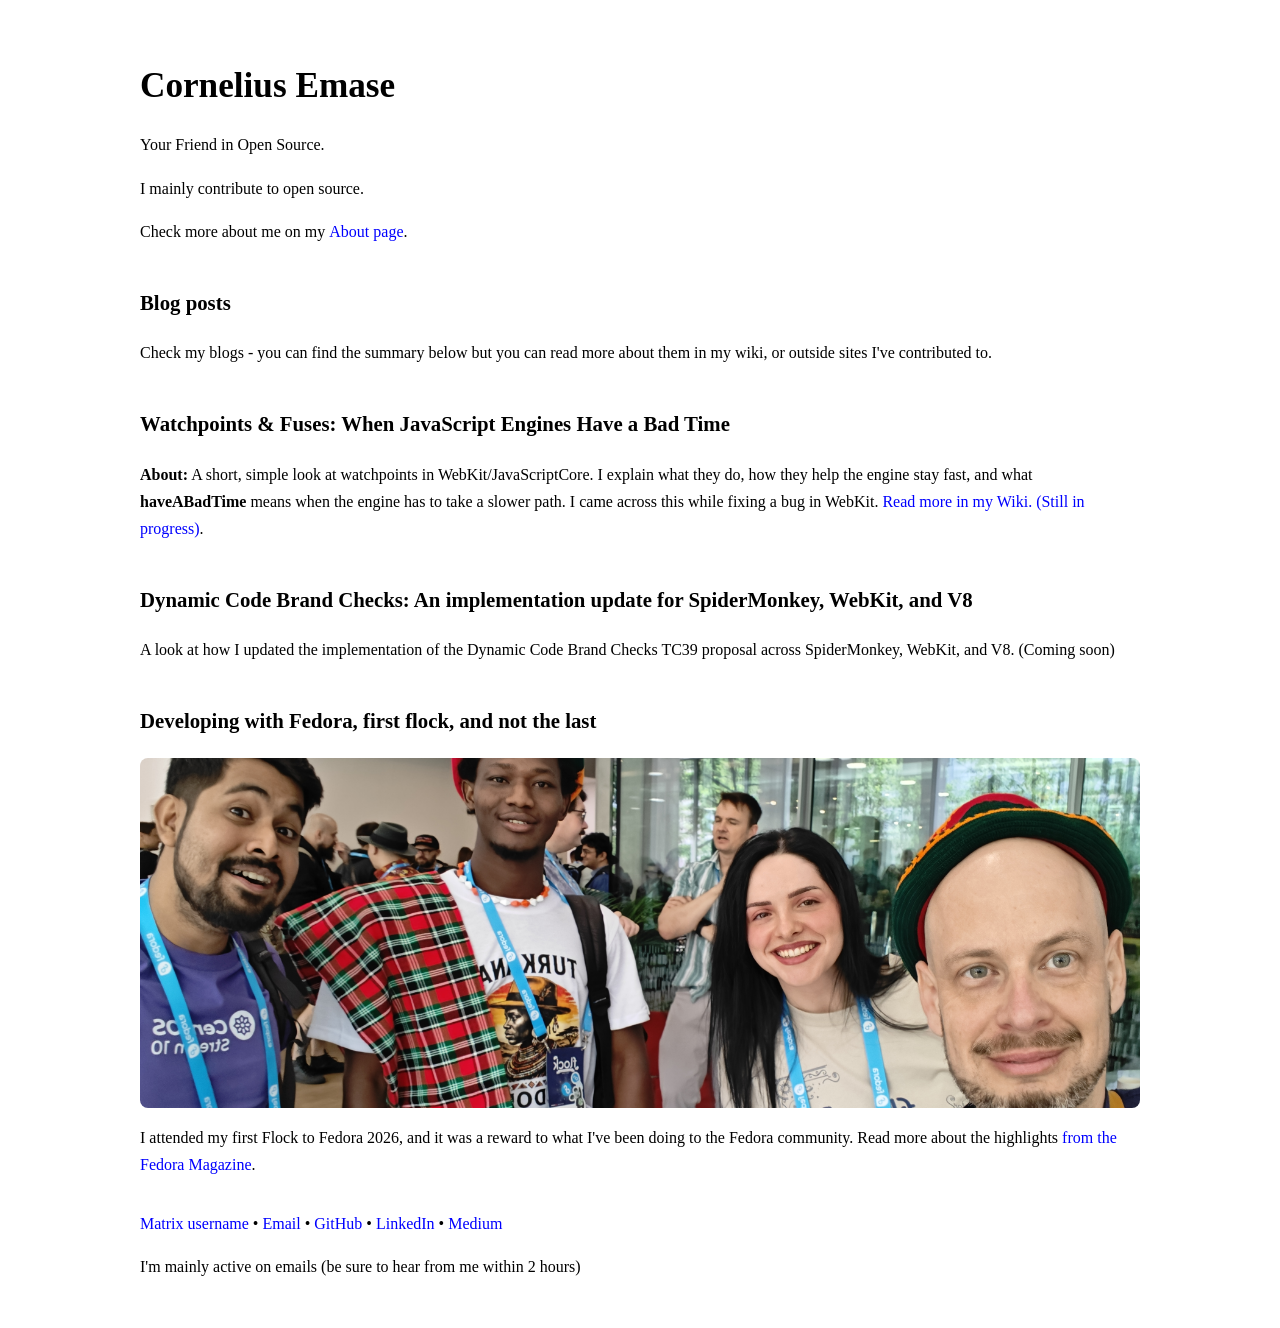
==== commit b23bcf04: "update title for fuse and watchpoints, and adjusted spacing" ====
--- a/index.html
+++ b/index.html
@@ -22,12 +22,12 @@
     <h2>Blog posts</h2>
     <p>Check my blogs - you can find the summary below but you can read more about them in my wiki, or outside sites I&#39;ve contributed to.</p>
 
-    <h2>Watchpoints in WebKit: When JavaScriptCore Has a Bad Time</h2>
+    <h2>Watchpoints & Fuses: When JavaScript Engines Have a Bad Time</h2>
     <!-- <image> -->
     <p><b>About:</b> A short, simple look at watchpoints in WebKit/JavaScriptCore. 
         I explain what they do, how they help the engine stay fast, and what 
         <b>haveABadTime</b> means when the engine has to take a slower path.
-        I came across this while fixing a bug in WebKit. <a href="https://github.com/Lochipi/lochipi.org/wiki/Watchpoints-in-SpiderMonkey-and-JSCore:-When-engines-have-a-bad-time">Read more in my Wiki. (Still in progress)</a></p>
+        I came across this while fixing a bug in WebKit. <a href="https://github.com/Lochipi/lochipi.org/wiki/Watchpoints-&-Fuses:-When-JavaScript-Engines-Have-a-Bad-Time">Read more in my Wiki. (Still in progress)</a>.</p>
 
 
     <h2>Dynamic Code Brand Checks: An implementation update for SpiderMonkey, WebKit, and V8</h2>
--- a/styles.css
+++ b/styles.css
@@ -15,7 +15,7 @@
 h2 {
     font-size: 1.3rem;
     margin-top: 2.5rem;
-    padding-bottom: 0.7rem;
+    padding-bottom: 0.1rem;
     position: relative;
 }
 
